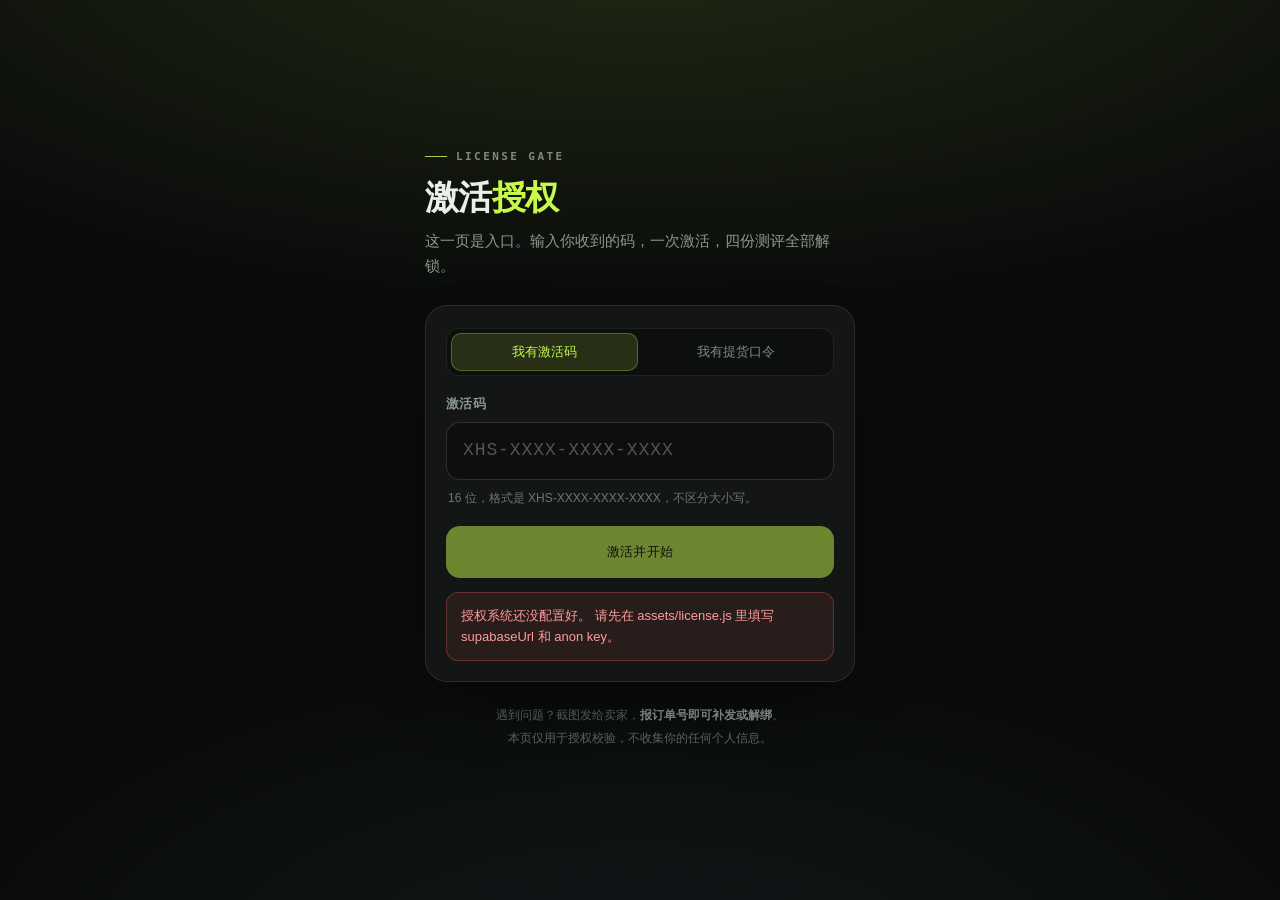
==== gate.html @ 4f06d7a7 "Add files via upload" ====
<!DOCTYPE html>
<html lang="zh-CN">
<head>
<meta charset="UTF-8">
<meta name="viewport" content="width=device-width, initial-scale=1, viewport-fit=cover">
<meta name="theme-color" content="#0a0c0b">
<meta name="robots" content="noindex, nofollow">
<title>授权激活 · 测评实验室</title>
<link rel="stylesheet" href="assets/style.css">
<script src="assets/license.js"></script>
<style>
  * { box-sizing: border-box; }

  body {
    --page-bg: #0a0c0b;
    margin: 0;
    min-height: 100vh;
    min-height: 100dvh;
    display: flex;
    flex-direction: column;
    align-items: center;
    justify-content: center;
    padding: 28px 20px calc(28px + env(safe-area-inset-bottom));
    background:
      radial-gradient(120% 70% at 50% -10%, rgba(198,249,74,.13), transparent 62%),
      radial-gradient(90% 60% at 50% 110%, rgba(120,200,255,.06), transparent 60%),
      #0a0c0b;
    font-family: -apple-system, BlinkMacSystemFont, "Segoe UI", "PingFang SC",
      "Hiragino Sans GB", "Microsoft YaHei", sans-serif;
    color: #eaf0e9;
    -webkit-font-smoothing: antialiased;
    overscroll-behavior-y: none;
  }

  .g-wrap { width: 100%; max-width: 430px; }

  /* ---------- 头部 ---------- */
  .g-eyebrow {
    display: flex; align-items: center; gap: 9px;
    font: 600 11px/1 ui-monospace, SFMono-Regular, Menlo, monospace;
    letter-spacing: .22em; color: #7d8a80; text-transform: uppercase;
    margin-bottom: 16px;
  }
  .g-eyebrow::before {
    content: ""; width: 22px; height: 1px; background: #c6f94a; opacity: .8;
  }

  .g-title {
    margin: 0 0 12px;
    font-size: 34px; line-height: 1.15; font-weight: 800;
    letter-spacing: -.02em;
  }
  .g-title em { font-style: normal; color: #c6f94a; }

  .g-sub {
    margin: 0 0 26px;
    font-size: 14.5px; line-height: 1.75; color: #8b978e;
  }

  /* ---------- 卡片 ---------- */
  .g-card {
    background: rgba(255,255,255,.045);
    border: 1px solid rgba(255,255,255,.1);
    border-radius: 22px;
    padding: 22px 20px 20px;
    box-shadow: 0 30px 70px -34px rgba(0,0,0,.9);
    backdrop-filter: blur(10px);
  }

  /* ---------- 切换 ---------- */
  .g-tabs {
    display: grid; grid-template-columns: 1fr 1fr; gap: 4px;
    padding: 4px; margin-bottom: 20px;
    background: rgba(0,0,0,.28);
    border: 1px solid rgba(255,255,255,.07);
    border-radius: 13px;
  }
  .g-tab {
    appearance: none; border: 0; cursor: pointer;
    padding: 10px 6px; border-radius: 10px;
    background: transparent; color: #7d8a80;
    font: 600 13px/1 inherit; font-family: inherit;
    transition: .18s;
  }
  .g-tab[aria-selected="true"] {
    background: rgba(198,249,74,.14);
    color: #c6f94a;
    box-shadow: inset 0 0 0 1px rgba(198,249,74,.28);
  }

  /* ---------- 输入 ---------- */
  .g-label {
    display: block; margin-bottom: 9px;
    font-size: 12.5px; font-weight: 600; color: #8b978e;
    letter-spacing: .02em;
  }

  .g-input {
    width: 100%; appearance: none;
    padding: 16px 16px;
    background: rgba(0,0,0,.36);
    border: 1.5px solid rgba(255,255,255,.13);
    border-radius: 14px;
    color: #eaf0e9;
    font: 600 18px/1.3 ui-monospace, SFMono-Regular, Menlo, "Courier New", monospace;
    letter-spacing: .07em;
    text-transform: uppercase;
    outline: none;
    transition: border-color .18s, box-shadow .18s;
  }
  .g-input::placeholder {
    color: #4d5852; letter-spacing: .05em; font-weight: 500;
  }
  .g-input:focus {
    border-color: rgba(198,249,74,.55);
    box-shadow: 0 0 0 4px rgba(198,249,74,.1);
  }
  .g-input.is-error {
    border-color: rgba(255,106,106,.6);
    box-shadow: 0 0 0 4px rgba(255,106,106,.09);
  }

  .g-hint {
    margin: 9px 2px 0;
    font-size: 12px; line-height: 1.6; color: #6b7770;
  }

  /* ---------- 按钮 ---------- */
  .g-btn {
    width: 100%; appearance: none; border: 0; cursor: pointer;
    margin-top: 18px;
    padding: 17px 18px; border-radius: 14px;
    background: #c6f94a; color: #0a0c0b;
    font: 700 15.5px/1 inherit; font-family: inherit;
    letter-spacing: .01em;
    transition: transform .14s, opacity .18s, filter .18s;
  }
  .g-btn:hover { filter: brightness(1.06); }
  .g-btn:active { transform: scale(.985); }
  .g-btn:disabled { opacity: .5; cursor: default; transform: none; filter: none; }

  /* ---------- 状态 ---------- */
  .g-msg {
    display: none;
    margin-top: 14px; padding: 12px 14px;
    border-radius: 12px;
    font-size: 13px; line-height: 1.65;
    border: 1px solid transparent;
  }
  .g-msg.show { display: block; }
  .g-msg.err {
    background: rgba(255,106,106,.09);
    border-color: rgba(255,106,106,.28);
    color: #ff9b9b;
  }
  .g-msg.ok {
    background: rgba(198,249,74,.09);
    border-color: rgba(198,249,74,.3);
    color: #c6f94a;
  }
  .g-msg.warn {
    background: rgba(255,190,80,.09);
    border-color: rgba(255,190,80,.28);
    color: #ffcf7a;
  }

  /* ---------- 成功面板 ---------- */
  .g-done { display: none; text-align: center; }
  .g-done.show { display: block; }
  .g-done-ico {
    width: 54px; height: 54px; margin: 0 auto 16px;
    display: grid; place-items: center;
    border-radius: 50%;
    background: rgba(198,249,74,.13);
    border: 1px solid rgba(198,249,74,.35);
    color: #c6f94a;
  }
  .g-done-ico svg { width: 26px; height: 26px; }
  .g-done h2 {
    margin: 0 0 8px; font-size: 21px; font-weight: 800; letter-spacing: -.01em;
  }
  .g-done p { margin: 0 0 18px; font-size: 13.5px; line-height: 1.7; color: #8b978e; }

  .g-codebox {
    display: flex; align-items: center; justify-content: center; gap: 10px;
    padding: 14px 16px; margin-bottom: 6px;
    background: rgba(0,0,0,.4);
    border: 1px dashed rgba(198,249,74,.35);
    border-radius: 13px;
    font: 700 16px/1.3 ui-monospace, SFMono-Regular, Menlo, monospace;
    letter-spacing: .06em; color: #eaf0e9;
    word-break: break-all;
  }
  .g-copy {
    flex: 0 0 auto; appearance: none; border: 0; cursor: pointer;
    background: rgba(198,249,74,.14); color: #c6f94a;
    padding: 7px 11px; border-radius: 8px;
    font: 600 11.5px/1 inherit; font-family: inherit;
  }
  .g-copy:active { opacity: .7; }

  .g-tip {
    margin: 12px 0 0; font-size: 12px; line-height: 1.65; color: #6b7770;
  }

  /* ---------- 页脚 ---------- */
  .g-foot {
    margin-top: 22px; text-align: center;
    font-size: 12px; line-height: 1.9; color: #5d6862;
  }
  .g-foot b { color: #8b978e; font-weight: 600; }

  /* ---------- 已激活条 ---------- */
  .g-active {
    display: none;
    margin-bottom: 16px; padding: 12px 15px;
    border-radius: 13px;
    background: rgba(198,249,74,.08);
    border: 1px solid rgba(198,249,74,.22);
    font-size: 13px; line-height: 1.6; color: #b9d98c;
  }
  .g-active.show { display: block; }
  .g-active b { color: #c6f94a; }

  .g-link {
    color: #c6f94a; text-decoration: none;
    border-bottom: 1px solid rgba(198,249,74,.35);
  }

  @media (max-width: 380px) {
    .g-title { font-size: 29px; }
    .g-input { font-size: 16px; padding: 15px 13px; }
    .g-codebox { font-size: 14px; }
  }
</style>
</head>
<body data-theme="archive">

<div class="g-wrap">

  <div class="g-eyebrow">LICENSE GATE</div>
  <h1 class="g-title">激活<em>授权</em></h1>
  <p class="g-sub">这一页是入口。输入你收到的码，一次激活，四份测评全部解锁。</p>

  <div class="g-active" id="activeBar">
    当前设备已激活 · 套餐 <b id="activePlan">标准版</b>
  </div>

  <!-- ============ 表单区 ============ -->
  <div class="g-card" id="formCard">

    <div class="g-tabs" role="tablist">
      <button class="g-tab" role="tab" id="tabCode" aria-selected="true">我有激活码</button>
      <button class="g-tab" role="tab" id="tabBatch" aria-selected="false">我有提货口令</button>
    </div>

    <label class="g-label" id="inputLabel" for="codeInput">激活码</label>
    <input class="g-input" id="codeInput" type="text" inputmode="text"
           autocomplete="off" autocapitalize="characters" spellcheck="false"
           placeholder="XHS-XXXX-XXXX-XXXX" maxlength="19">
    <div class="g-hint" id="inputHint">16 位，格式是 XHS-XXXX-XXXX-XXXX，不区分大小写。</div>

    <button class="g-btn" id="submitBtn">激活并开始</button>

    <div class="g-msg" id="msg"></div>
  </div>

  <!-- ============ 成功区 ============ -->
  <div class="g-card g-done" id="doneCard">
    <div class="g-done-ico">
      <svg viewBox="0 0 24 24" fill="none" stroke="currentColor" stroke-width="2.6"
           stroke-linecap="round" stroke-linejoin="round"><path d="M20 6L9 17l-5-5"/></svg>
    </div>
    <h2 id="doneTitle">激活成功</h2>
    <p id="doneSub">这台设备已经记住了，下次直接打开就行，不用再输。</p>

    <div class="g-codebox">
      <span id="doneCode">XHS-0000-0000-0000</span>
      <button class="g-copy" id="copyBtn">复制</button>
    </div>
    <p class="g-tip" id="doneTip">建议把这个码截图存下来。换手机或换浏览器时还要用。</p>

    <button class="g-btn" id="goBtn">进入测评</button>
  </div>

  <div class="g-foot">
    遇到问题？截图发给卖家，<b>报订单号即可补发或解绑</b>。<br>
    本页仅用于授权校验，不收集你的任何个人信息。
  </div>
</div>

<script>
(function () {
  "use strict";

  var L = window.LICENSE;

  var qs = new URLSearchParams(location.search);
  var back = qs.get("back") || "";
  var why  = qs.get("why")  || "";

  // back 必须是站内绝对路径，防止被拿去做跳转钓鱼
  if (back.charAt(0) !== "/" || back.indexOf("//") === 0 || back.indexOf("://") > -1) {
    back = location.pathname.replace(/[^/]*$/, "") + "index.html";
  }
  if (location.pathname + location.search === back) {
    back = location.pathname.replace(/[^/]*$/, "") + "index.html";
  }

  var $ = function (id) { return document.getElementById(id); };
  var el = {
    tabCode: $("tabCode"), tabBatch: $("tabBatch"),
    label: $("inputLabel"), hint: $("inputHint"), input: $("codeInput"),
    btn: $("submitBtn"), msg: $("msg"),
    formCard: $("formCard"), doneCard: $("doneCard"),
    doneTitle: $("doneTitle"), doneSub: $("doneSub"), doneCode: $("doneCode"),
    doneTip: $("doneTip"), copyBtn: $("copyBtn"), goBtn: $("goBtn"),
    activeBar: $("activeBar"), activePlan: $("activePlan")
  };

  var mode = "code";   // code | batch
  var busy = false;

  /* ---------- 文案 ---------- */
  var ERR = {
    not_found:      "这个码不存在。检查一下有没有输错，或者找卖家核对订单。",
    app_mismatch:   "这个码不是这个网站的。每个网站的码是分开的，请用你买的那份。",
    batch_app_mismatch: "这个提货口令不是这个网站的。请用卖家发给你的那个网址打开。",
    disabled:       "这个码已经被停用了。如果是误封，请联系卖家恢复。",
    expired:        "这个码已过期。可以找卖家续期。",
    device_limit:   "这个码绑定的设备数已经满了。联系卖家解绑一台就能继续用。",
    not_bound:      "这台设备还没有绑定过这个码，请在原来的设备上使用，或联系卖家解绑。",
    batch_not_found:"提货口令不对。口令在卖家发给你的那条消息里，注意大小写。",
    batch_closed:   "这个提货口令已暂停使用，请联系卖家。",
    batch_empty:    "这一批已经领完了。请联系卖家补一批新的口令。",
    too_many:       "尝试次数太多，请等 1 分钟再试。",
    bad_device:     "浏览器环境异常，换个浏览器或关掉无痕模式再试。",
    bad_batch:      "请先填提货口令。",
    gen_failed:     "服务器忙，请稍后重试。",
    network:        "网络不通，检查一下网络再试一次。",
    unconfigured:   "授权系统还没配置好。"
  };

  var WHY = {
    need:    { t: "先激活，再开始", k: "warn" },
    expired: { t: "授权已过期", k: "warn" },
    disabled:{ t: "授权已停用", k: "err"  },
    device_limit: { t: "设备数已满", k: "err" }
  };

  /* ---------- 显示消息 ---------- */
  function say(text, kind) {
    if (!text) {
      el.msg.className = "g-msg";
      el.msg.textContent = "";
      return;
    }
    el.msg.className = "g-msg show " + (kind || "err");
    el.msg.textContent = text;
  }

  function fail(reason) {
    var text = ERR[reason] || "激活失败，请重试或联系卖家。";
    say(text, "err");
    el.input.classList.add("is-error");
    el.btn.disabled = false;
    busy = false;
    if (reason === "device_limit" || reason === "not_bound") {
      el.doneTip.textContent = "需要解绑？把订单号发给卖家，30 秒处理好。";
    }
  }

  /* ---------- Tab 切换 ---------- */
  function setMode(m) {
    mode = m;
    var isCode = m === "code";
    el.tabCode.setAttribute("aria-selected", isCode ? "true" : "false");
    el.tabBatch.setAttribute("aria-selected", isCode ? "false" : "true");
    el.label.textContent = isCode ? "激活码" : "提货口令";
    el.hint.textContent = isCode
      ? "16 位，格式是 XHS-XXXX-XXXX-XXXX，不区分大小写。"
      : "口令是卖家发给你的那一串字母数字，输入后当场领一个专属码。";
    el.input.value = "";
    el.input.classList.remove("is-error");
    el.input.placeholder = isCode ? "XHS-XXXX-XXXX-XXXX" : "XHS-XXXX";
    el.input.maxLength = isCode ? 19 : 24;
    el.btn.textContent = isCode ? "激活并开始" : "领取我的激活码";
    say("");
    el.input.focus();
  }

  el.tabCode.addEventListener("click", function () { setMode("code"); });
  el.tabBatch.addEventListener("click", function () { setMode("batch"); });

  /* ---------- 输入自动格式化 ---------- */
  el.input.addEventListener("input", function () {
    el.input.classList.remove("is-error");
    if (mode !== "code") return;

    var raw = el.input.value;
    var caretEnd = el.input.selectionStart === el.input.value.length;
    var f = L.formatCode ? L.formatCode(raw) : raw.toUpperCase();
    el.input.value = f;
    if (caretEnd) {
      try { el.input.setSelectionRange(f.length, f.length); } catch (e) {}
    }
  });

  el.input.addEventListener("keydown", function (e) {
    if (e.key === "Enter") { e.preventDefault(); submit(); }
  });

  /* ---------- 提交 ---------- */
  function submit() {
    if (busy) return;

    if (!L || !L.enabled) {
      say(ERR.unconfigured, "err");
      return;
    }

    var val = (el.input.value || "").trim();
    if (!val) {
      say(mode === "code" ? "先把激活码填上。" : "先把提货口令填上。", "err");
      el.input.focus();
      return;
    }

    busy = true;
    el.btn.disabled = true;
    el.btn.textContent = "正在校验…";
    say("");

    var p = mode === "code"
      ? L.rpc("license_redeem", { p_code: val, p_device: L.device, p_app: L.app, p_ua: navigator.userAgent })
      : L.rpc("license_claim",  { p_batch: val, p_device: L.device, p_app: L.app, p_ua: navigator.userAgent });

    p.then(function (r) {
      el.btn.textContent = mode === "code" ? "激活并开始" : "领取我的激活码";

      if (!r || !r.ok) { fail((r && r.reason) || "network"); return; }

      var token = { code: r.code, device: L.device, plan: r.plan || "basic", ts: Date.now() };
      L.saveToken(token);
      L.code = r.code;
      L.plan = token.plan;

      done(r);
    }).catch(function (e) {
      el.btn.textContent = mode === "code" ? "激活并开始" : "领取我的激活码";
      if (String(e && e.message || "").indexOf("HTTP") === 0) {
        fail("network");
      } else {
        fail("network");
      }
    });
  }

  el.btn.addEventListener("click", submit);

  /* ---------- 成功 ---------- */
  function done(r) {
    busy = false;
    el.btn.disabled = false;
    el.formCard.style.display = "none";
    el.doneCard.classList.add("show");

    el.doneCode.textContent = r.code;
    el.doneTitle.textContent = r.again ? "欢迎回来" : (mode === "batch" ? "领取成功" : "激活成功");
    el.doneSub.textContent = r.again
      ? "这台设备之前就激活过，直接进去就行。"
      : "这台设备已经记住了，下次直接打开就行，不用再输。";

    var expText = "长期有效。";
    if (r.expires_at) {
      var d = new Date(r.expires_at);
      expText = "有效期到 " + d.getFullYear() + "-" +
                ("0" + (d.getMonth() + 1)).slice(-2) + "-" +
                ("0" + d.getDate()).slice(-2) + "。";
    }
    if (r.max_runs) {
      el.doneTip.textContent = expText + "每个测评各能测 " + r.max_runs +
        " 次。建议截图存下来，换设备时还要用。";
    } else {
      el.doneTip.textContent = expText + "建议把码截图存下来，换设备时还要用。";
    }

    var n = 3;
    el.goBtn.textContent = "进入测评（" + n + "）";
    var timer = setInterval(function () {
      n--;
      if (n <= 0) {
        clearInterval(timer);
        location.replace(back);
      } else {
        el.goBtn.textContent = "进入测评（" + n + "）";
      }
    }, 1000);
  }

  el.goBtn.addEventListener("click", function () { location.replace(back); });

  /* ---------- 复制 ---------- */
  el.copyBtn.addEventListener("click", function () {
    var text = el.doneCode.textContent;
    function ok() {
      el.copyBtn.textContent = "已复制";
      setTimeout(function () { el.copyBtn.textContent = "复制"; }, 1600);
    }
    if (navigator.clipboard && navigator.clipboard.writeText) {
      navigator.clipboard.writeText(text).then(ok).catch(fallback);
    } else {
      fallback();
    }
    function fallback() {
      try {
        var ta = document.createElement("textarea");
        ta.value = text;
        ta.style.cssText = "position:fixed;opacity:0";
        document.body.appendChild(ta);
        ta.select();
        document.execCommand("copy");
        document.body.removeChild(ta);
        ok();
      } catch (e) {}
    }
  });

  /* ---------- 初始化 ---------- */
  (function init() {
    if (!L || !L.enabled) {
      say(ERR.unconfigured + " 请先在 assets/license.js 里填写 supabaseUrl 和 anon key。", "err");
      el.btn.disabled = true;
      return;
    }

    var t = L.loadToken();
    if (t && t.code) {
      el.activeBar.classList.add("show");
      el.activePlan.textContent = t.plan === "pro" ? "高级版" : (t.plan === "vip" ? "全解锁" : "标准版");
    }

    if (why && WHY[why]) {
      var extra = ERR[why];
      say(extra ? WHY[why].t + " · " + extra : WHY[why].t, WHY[why].k);
    }

    el.input.focus();
  })();
})();
</script>

</body>
</html>
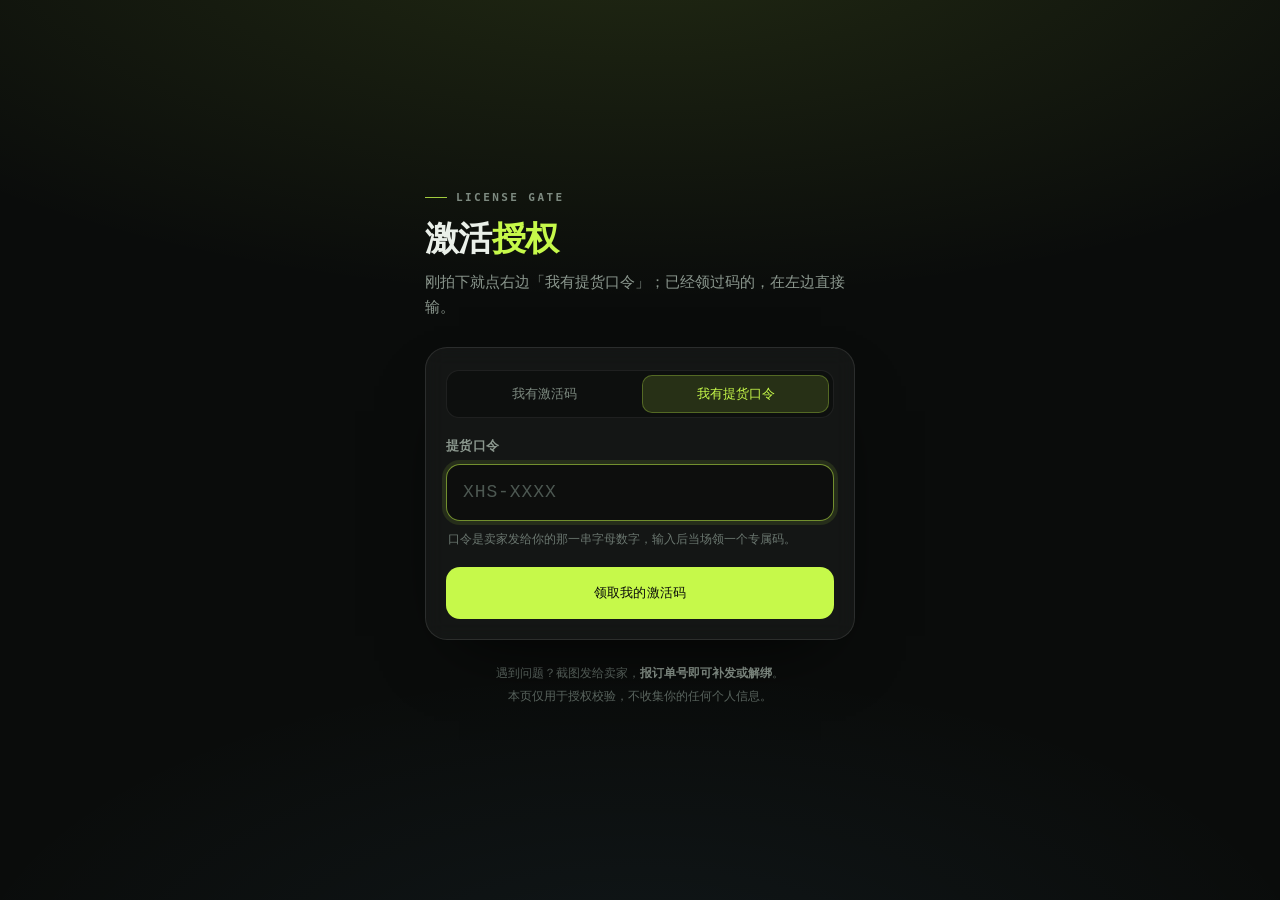
==== commit 6c095735: "fix(gate): 新买家默认停在「提货口令」，避免把口令输进激活码框" ====
--- a/gate.html
+++ b/gate.html
@@ -240,7 +240,7 @@
 
   <div class="g-eyebrow">LICENSE GATE</div>
   <h1 class="g-title">激活<em>授权</em></h1>
-  <p class="g-sub">这一页是入口。输入你收到的码，一次激活，四份测评全部解锁。</p>
+  <p class="g-sub">刚拍下就点右边「我有提货口令」；已经领过码的，在左边直接输。</p>
 
   <div class="g-active" id="activeBar">
     当前设备已激活 · 套餐 <b id="activePlan">标准版</b>
@@ -540,6 +540,10 @@
       el.activePlan.textContent = t.plan === "pro" ? "高级版" : (t.plan === "vip" ? "全解锁" : "标准版");
     }
 
+    // 新买家进来默认停在「提货口令」——他们手上只有口令，没有码。
+    // 已经有码的人会自己点左边那个 tab。
+    if (!t || !t.code) setMode("batch");
+
     if (why && WHY[why]) {
       var extra = ERR[why];
       say(extra ? WHY[why].t + " · " + extra : WHY[why].t, WHY[why].k);
--- a/assets/style.css
+++ b/assets/style.css
@@ -0,0 +1,748 @@
+/* ============================================================
+   测评实验室 · 共用样式
+   设计令牌 + 主题 + 通用组件（答题壳 / 选项 / 结果 / 海报弹层）
+   ============================================================ */
+
+*, *::before, *::after { box-sizing: border-box; }
+
+html { -webkit-text-size-adjust: 100%; }
+
+body {
+  margin: 0;
+  font-family: -apple-system, BlinkMacSystemFont, "Segoe UI", "PingFang SC",
+    "Hiragino Sans GB", "Microsoft YaHei", "Helvetica Neue", sans-serif;
+  background: var(--page-bg);
+  color: var(--fg);
+  -webkit-font-smoothing: antialiased;
+  text-rendering: optimizeLegibility;
+  overscroll-behavior-y: none;
+}
+
+/* ---------- 主题 ---------- */
+
+body {
+  --page-bg: #0c0f0d;
+  --bg: #0c0f0d;
+  --fg: #eef3ee;
+  --muted: #7f8c85;
+  --line: rgba(255, 255, 255, 0.11);
+  --card: rgba(255, 255, 255, 0.045);
+  --card-solid: #141a16;
+  --accent: #c6f94a;
+  --accent-ink: #0b100c;
+  --accent-soft: rgba(198, 249, 74, 0.14);
+  --radius: 20px;
+  --shadow: 0 24px 60px -24px rgba(0, 0, 0, 0.8);
+}
+
+/* 档案 / 医疗风 */
+body[data-theme="archive"] {
+  --page-bg: #0a0c0b;
+  --bg: #0a0c0b;
+  --fg: #eaf0e9;
+  --muted: #78857c;
+  --line: rgba(255, 255, 255, 0.1);
+  --card: rgba(255, 255, 255, 0.04);
+  --card-solid: #11150f;
+  --accent: #c6f94a;
+  --accent-ink: #0a0c0b;
+  --accent-soft: rgba(198, 249, 74, 0.13);
+}
+
+/* 博物 / 自然风 */
+body[data-theme="nature"] {
+  --page-bg: #f4efe4;
+  --bg: #f7f3ea;
+  --fg: #26251f;
+  --muted: #8a8578;
+  --line: rgba(38, 37, 31, 0.14);
+  --card: rgba(255, 255, 255, 0.66);
+  --card-solid: #fffdf7;
+  --accent: #2f5d43;
+  --accent-ink: #fdfaf2;
+  --accent-soft: rgba(47, 93, 67, 0.1);
+  --shadow: 0 24px 60px -30px rgba(60, 50, 30, 0.35);
+}
+
+/* 电量 / 科技风 */
+body[data-theme="volt"] {
+  --page-bg: #070b14;
+  --bg: #070b14;
+  --fg: #e8f2ff;
+  --muted: #6f8098;
+  --line: rgba(150, 200, 255, 0.14);
+  --card: rgba(120, 180, 255, 0.055);
+  --card-solid: #0d1421;
+  --accent: #43e7d1;
+  --accent-ink: #04100f;
+  --accent-soft: rgba(67, 231, 209, 0.12);
+}
+
+/* 关系 / 温柔风 */
+body[data-theme="rose"] {
+  --page-bg: #fbf3f1;
+  --bg: #fdf6f4;
+  --fg: #33211f;
+  --muted: #9c827e;
+  --line: rgba(70, 40, 36, 0.13);
+  --card: rgba(255, 255, 255, 0.7);
+  --card-solid: #fffaf8;
+  --accent: #a33b52;
+  --accent-ink: #fff6f3;
+  --accent-soft: rgba(163, 59, 82, 0.09);
+  --shadow: 0 24px 60px -30px rgba(90, 40, 40, 0.28);
+}
+
+/* ---------- 布局壳 ---------- */
+
+.shell {
+  width: 100%;
+  max-width: 520px;
+  margin: 0 auto;
+  min-height: 100vh;
+  min-height: 100dvh;
+  display: flex;
+  flex-direction: column;
+  position: relative;
+  background: var(--bg);
+  overflow: hidden;
+}
+
+@media (min-width: 700px) {
+  body { padding: 28px 0; }
+  .shell {
+    min-height: auto;
+    border-radius: 32px;
+    box-shadow: var(--shadow);
+    border: 1px solid var(--line);
+    overflow: hidden;
+  }
+  body[data-theme="archive"] .shell,
+  body[data-theme="volt"] .shell { background: #0a0c0b; }
+}
+
+/* 顶部条 */
+.topbar {
+  display: flex;
+  align-items: center;
+  gap: 12px;
+  padding: 16px 20px 10px;
+  flex: none;
+  position: relative;
+  z-index: 5;
+}
+
+.back {
+  display: inline-flex;
+  align-items: center;
+  justify-content: center;
+  width: 34px;
+  height: 34px;
+  border-radius: 50%;
+  border: 1px solid var(--line);
+  background: transparent;
+  color: var(--fg);
+  cursor: pointer;
+  padding: 0;
+  flex: none;
+  transition: background 0.2s, opacity 0.2s;
+}
+.back:hover { background: var(--card); }
+.back:disabled { opacity: 0.25; cursor: default; }
+.back svg { width: 15px; height: 15px; }
+
+.brand {
+  font-size: 12px;
+  letter-spacing: 0.16em;
+  text-transform: uppercase;
+  color: var(--muted);
+  flex: 1;
+  white-space: nowrap;
+  overflow: hidden;
+  text-overflow: ellipsis;
+}
+
+.counter {
+  font-size: 12px;
+  color: var(--muted);
+  font-variant-numeric: tabular-nums;
+  letter-spacing: 0.06em;
+  flex: none;
+}
+
+/* 进度条 */
+.progress {
+  height: 2px;
+  background: var(--line);
+  flex: none;
+  margin: 0 20px;
+  border-radius: 2px;
+  overflow: hidden;
+}
+.progress > i {
+  display: block;
+  height: 100%;
+  width: 0;
+  background: var(--accent);
+  border-radius: 2px;
+  transition: width 0.45s cubic-bezier(0.22, 1, 0.36, 1);
+}
+
+/* 内容区 */
+.screen {
+  flex: 1;
+  padding: 26px 22px 34px;
+  display: flex;
+  flex-direction: column;
+}
+
+.screen.center { justify-content: center; }
+
+/* ---------- 封面 ---------- */
+
+.cover { display: flex; flex-direction: column; gap: 22px; }
+
+.eyebrow {
+  font-size: 11px;
+  letter-spacing: 0.22em;
+  text-transform: uppercase;
+  color: var(--accent);
+  font-weight: 600;
+}
+
+.cover h1 {
+  margin: 0;
+  font-size: clamp(30px, 8.6vw, 40px);
+  line-height: 1.18;
+  letter-spacing: -0.02em;
+  font-weight: 800;
+}
+
+.cover .lede {
+  margin: 0;
+  font-size: 15px;
+  line-height: 1.85;
+  color: var(--muted);
+  max-width: 30em;
+}
+
+.meta-row {
+  display: flex;
+  flex-wrap: wrap;
+  gap: 8px;
+}
+
+.chip {
+  font-size: 12px;
+  padding: 6px 12px;
+  border-radius: 999px;
+  border: 1px solid var(--line);
+  color: var(--muted);
+  white-space: nowrap;
+}
+
+.chip.solid {
+  background: var(--accent-soft);
+  border-color: transparent;
+  color: var(--accent);
+  font-weight: 600;
+}
+
+.cover-list {
+  margin: 0;
+  padding: 0;
+  list-style: none;
+  display: grid;
+  gap: 12px;
+  border-top: 1px solid var(--line);
+  padding-top: 20px;
+}
+.cover-list li {
+  display: flex;
+  gap: 10px;
+  font-size: 13.5px;
+  color: var(--muted);
+  line-height: 1.6;
+}
+.cover-list li b { color: var(--fg); font-weight: 600; }
+.cover-list li::before {
+  content: "";
+  width: 5px; height: 5px;
+  border-radius: 50%;
+  background: var(--accent);
+  margin-top: 8px;
+  flex: none;
+}
+
+/* ---------- 按钮 ---------- */
+
+.btn {
+  display: inline-flex;
+  align-items: center;
+  justify-content: center;
+  gap: 9px;
+  padding: 16px 22px;
+  border-radius: 16px;
+  border: 1px solid var(--line);
+  background: transparent;
+  color: var(--fg);
+  font-size: 15px;
+  font-weight: 600;
+  font-family: inherit;
+  cursor: pointer;
+  transition: transform 0.15s, background 0.2s, border-color 0.2s, opacity 0.2s;
+  -webkit-tap-highlight-color: transparent;
+  text-decoration: none;
+}
+.btn:active { transform: scale(0.98); }
+.btn.primary {
+  background: var(--accent);
+  color: var(--accent-ink);
+  border-color: transparent;
+  font-weight: 700;
+  box-shadow: 0 10px 30px -12px var(--accent);
+}
+.btn.primary:hover { filter: brightness(1.04); }
+.btn.ghost:hover { background: var(--card); }
+.btn.block { width: 100%; }
+.btn:disabled { opacity: 0.4; cursor: default; }
+
+.btn-row { display: flex; gap: 10px; }
+.btn-row > .btn { flex: 1; }
+
+/* ---------- 题目 ---------- */
+
+.q-wrap { display: flex; flex-direction: column; gap: 26px; flex: 1; }
+
+.q-no {
+  font-size: 12px;
+  letter-spacing: 0.18em;
+  color: var(--muted);
+  font-variant-numeric: tabular-nums;
+}
+
+.q-text {
+  margin: 0;
+  font-size: clamp(21px, 5.6vw, 25px);
+  line-height: 1.5;
+  font-weight: 700;
+  letter-spacing: -0.01em;
+  text-wrap: balance;
+}
+
+.opts { display: grid; gap: 10px; margin-top: auto; padding-top: 8px; }
+
+.opt {
+  position: relative;
+  display: flex;
+  align-items: center;
+  gap: 14px;
+  width: 100%;
+  padding: 17px 18px;
+  text-align: left;
+  font-family: inherit;
+  font-size: 14.5px;
+  line-height: 1.5;
+  color: var(--fg);
+  background: var(--card);
+  border: 1px solid var(--line);
+  border-radius: 15px;
+  cursor: pointer;
+  transition: background 0.2s, border-color 0.2s, transform 0.14s, color 0.2s;
+  -webkit-tap-highlight-color: transparent;
+}
+.opt:hover { border-color: var(--accent); }
+.opt:active { transform: scale(0.985); }
+
+.opt .key {
+  width: 24px;
+  height: 24px;
+  flex: none;
+  border-radius: 7px;
+  border: 1px solid var(--line);
+  display: grid;
+  place-items: center;
+  font-size: 11px;
+  font-weight: 700;
+  color: var(--muted);
+  transition: all 0.2s;
+}
+
+.opt.sel {
+  background: var(--accent);
+  border-color: var(--accent);
+  color: var(--accent-ink);
+}
+.opt.sel .key {
+  border-color: rgba(0, 0, 0, 0.2);
+  color: var(--accent-ink);
+  background: rgba(255, 255, 255, 0.22);
+}
+
+/* 进场动画 */
+@keyframes rise {
+  from { opacity: 0; transform: translateY(14px); }
+  to { opacity: 1; transform: none; }
+}
+.anim > * { animation: rise 0.5s cubic-bezier(0.22, 1, 0.36, 1) both; }
+.anim > *:nth-child(1) { animation-delay: 0.02s; }
+.anim > *:nth-child(2) { animation-delay: 0.08s; }
+.anim > *:nth-child(3) { animation-delay: 0.13s; }
+.anim > *:nth-child(4) { animation-delay: 0.18s; }
+.anim > *:nth-child(5) { animation-delay: 0.23s; }
+.anim > *:nth-child(6) { animation-delay: 0.28s; }
+
+/* ---------- 结果页 ---------- */
+
+.result { display: flex; flex-direction: column; gap: 24px; }
+
+.r-label {
+  font-size: 11px;
+  letter-spacing: 0.24em;
+  text-transform: uppercase;
+  color: var(--muted);
+}
+
+.r-name {
+  margin: 0;
+  font-size: clamp(38px, 11vw, 52px);
+  line-height: 1.06;
+  font-weight: 800;
+  letter-spacing: -0.03em;
+}
+
+.r-en {
+  font-size: 12px;
+  letter-spacing: 0.2em;
+  text-transform: uppercase;
+  color: var(--accent);
+  font-weight: 700;
+}
+
+.r-tagline {
+  margin: 0;
+  font-size: 17px;
+  line-height: 1.7;
+  font-weight: 600;
+  color: var(--fg);
+}
+
+.r-desc {
+  margin: 0;
+  font-size: 14.5px;
+  line-height: 1.9;
+  color: var(--muted);
+}
+
+.rarity {
+  display: flex;
+  align-items: center;
+  gap: 10px;
+  font-size: 12.5px;
+  color: var(--muted);
+  border: 1px dashed var(--line);
+  border-radius: 12px;
+  padding: 11px 14px;
+}
+.rarity b { color: var(--accent); font-size: 15px; font-variant-numeric: tabular-nums; }
+
+.divider { height: 1px; background: var(--line); border: 0; margin: 0; }
+
+/* 维度条 */
+.bars { display: grid; gap: 13px; }
+.bar-row { display: grid; gap: 7px; }
+.bar-top {
+  display: flex;
+  justify-content: space-between;
+  font-size: 12.5px;
+  color: var(--muted);
+}
+.bar-top b { color: var(--fg); font-variant-numeric: tabular-nums; font-weight: 600; }
+.bar-track {
+  height: 6px;
+  border-radius: 99px;
+  background: var(--line);
+  overflow: hidden;
+}
+.bar-fill {
+  height: 100%;
+  width: 0;
+  border-radius: 99px;
+  background: var(--accent);
+  transition: width 1s cubic-bezier(0.22, 1, 0.36, 1);
+}
+
+/* 卡片块 */
+.block-card {
+  border: 1px solid var(--line);
+  border-radius: 16px;
+  padding: 16px 18px;
+  background: var(--card);
+  display: grid;
+  gap: 10px;
+}
+.block-card h4 {
+  margin: 0;
+  font-size: 11px;
+  letter-spacing: 0.16em;
+  text-transform: uppercase;
+  color: var(--muted);
+  font-weight: 600;
+}
+.block-card p { margin: 0; font-size: 14px; line-height: 1.8; color: var(--fg); }
+
+.tags { display: flex; flex-wrap: wrap; gap: 7px; }
+.tag {
+  font-size: 12.5px;
+  padding: 6px 11px;
+  border-radius: 8px;
+  background: var(--accent-soft);
+  color: var(--accent);
+  font-weight: 600;
+}
+
+.pair { display: grid; gap: 12px; grid-template-columns: 1fr 1fr; }
+@media (max-width: 380px) { .pair { grid-template-columns: 1fr; } }
+
+.quote {
+  margin: 0;
+  padding: 18px 20px;
+  border-left: 2px solid var(--accent);
+  font-size: 15px;
+  line-height: 1.8;
+  color: var(--fg);
+  font-style: italic;
+}
+
+.footnote {
+  font-size: 11.5px;
+  line-height: 1.8;
+  color: var(--muted);
+  opacity: 0.8;
+}
+
+/* 结果页顶部装饰 */
+.result-head { position: relative; }
+.big-index {
+  position: absolute;
+  right: 0;
+  top: 2px;
+  font-size: 88px;
+  font-weight: 800;
+  line-height: 1;
+  color: var(--accent);
+  opacity: 0.09;
+  letter-spacing: -0.06em;
+  pointer-events: none;
+  user-select: none;
+}
+
+/* ---------- 朋友带参数进来 ---------- */
+
+.friend-banner {
+  border: 1px solid var(--accent);
+  background: var(--accent-soft);
+  border-radius: 14px;
+  padding: 14px 16px;
+  display: grid;
+  gap: 5px;
+}
+.friend-banner .fb-label {
+  font-size: 11.5px;
+  letter-spacing: 0.1em;
+  color: var(--muted);
+}
+.friend-banner .fb-label b { color: var(--fg); }
+.friend-banner .fb-type {
+  font-size: 20px;
+  font-weight: 800;
+  letter-spacing: -0.01em;
+}
+.friend-banner .fb-tip {
+  font-size: 12px;
+  color: var(--muted);
+  line-height: 1.6;
+}
+
+/* ---------- 匹配度卡 ---------- */
+
+.match-card {
+  border: 1px solid var(--line);
+  background: var(--card);
+  border-radius: 18px;
+  padding: 22px 20px 18px;
+  display: grid;
+  gap: 10px;
+  justify-items: center;
+  text-align: center;
+}
+.match-title {
+  font-size: 11px;
+  letter-spacing: 0.14em;
+  text-transform: uppercase;
+  color: var(--muted);
+}
+.match-score {
+  font-size: 56px;
+  font-weight: 800;
+  line-height: 1;
+  letter-spacing: -0.05em;
+  color: var(--accent);
+  font-variant-numeric: tabular-nums;
+}
+.match-score span { font-size: 22px; margin-left: 2px; }
+.match-band { font-size: 16px; font-weight: 700; }
+.match-desc {
+  font-size: 13.5px;
+  line-height: 1.85;
+  color: var(--muted);
+  text-align: left;
+}
+.match-vs {
+  display: flex;
+  align-items: center;
+  gap: 12px;
+  font-size: 13px;
+  color: var(--muted);
+  margin-top: 2px;
+}
+.match-vs i { font-style: normal; opacity: 0.5; }
+.match-vs span { color: var(--fg); font-weight: 600; }
+
+/* ---------- 文字按钮行 ---------- */
+
+.link-row {
+  display: flex;
+  justify-content: center;
+  gap: 22px;
+  margin-top: -6px;
+}
+.link-btn {
+  background: none;
+  border: 0;
+  padding: 6px 2px;
+  font-family: inherit;
+  font-size: 12.5px;
+  color: var(--muted);
+  cursor: pointer;
+  text-decoration: underline;
+  text-underline-offset: 4px;
+  text-decoration-color: var(--line);
+}
+.link-btn:hover { color: var(--fg); }
+
+/* ---------- 邀请弹层 ---------- */
+
+.sheet-box {
+  width: 100%;
+  max-width: 360px;
+  background: var(--card-solid);
+  border: 1px solid var(--line);
+  border-radius: 20px;
+  padding: 22px;
+  display: grid;
+  gap: 14px;
+  color: var(--fg);
+  box-shadow: 0 30px 70px -20px rgba(0, 0, 0, 0.6);
+}
+.sheet-box h3 { margin: 0; font-size: 17px; letter-spacing: -0.01em; }
+.sheet-box p {
+  margin: 0;
+  font-size: 12.5px;
+  line-height: 1.75;
+  color: var(--muted);
+}
+.sheet-box label {
+  display: block;
+  font-size: 11px;
+  letter-spacing: 0.1em;
+  color: var(--muted);
+  margin-bottom: 7px;
+}
+.sheet-box input {
+  width: 100%;
+  padding: 12px 14px;
+  border-radius: 11px;
+  border: 1px solid var(--line);
+  background: var(--bg);
+  color: var(--fg);
+  font-family: inherit;
+  font-size: 13px;
+  line-height: 1.4;
+}
+.sheet-box input:focus { outline: none; border-color: var(--accent); }
+.sheet-box input[readonly] {
+  color: var(--muted);
+  font-size: 11.5px;
+  cursor: pointer;
+}
+.sheet-box .poster-actions .btn { padding: 13px 14px; font-size: 13.5px; }
+.sheet-box .poster-actions .btn.ghost { color: var(--fg); border-color: var(--line); }
+.sheet-box .poster-actions .btn.ghost:hover { background: var(--card); }
+
+/* ---------- 海报弹层 ---------- */
+
+.poster-mask {
+  position: fixed;
+  inset: 0;
+  background: rgba(0, 0, 0, 0.72);
+  backdrop-filter: blur(6px);
+  -webkit-backdrop-filter: blur(6px);
+  display: none;
+  align-items: center;
+  justify-content: center;
+  padding: 20px;
+  z-index: 100;
+}
+.poster-mask.on { display: flex; animation: rise 0.3s ease both; }
+
+.poster-box {
+  width: 100%;
+  max-width: 340px;
+  display: grid;
+  gap: 14px;
+  justify-items: center;
+}
+.poster-box img {
+  width: 100%;
+  border-radius: 16px;
+  display: block;
+  box-shadow: 0 30px 70px -20px rgba(0, 0, 0, 0.8);
+}
+.poster-actions { display: flex; gap: 10px; width: 100%; }
+.poster-actions .btn { flex: 1; padding: 13px 16px; font-size: 14px; }
+.poster-actions .btn.ghost { color: #fff; border-color: rgba(255, 255, 255, 0.28); }
+.poster-actions .btn.ghost:hover { background: rgba(255, 255, 255, 0.1); }
+.poster-hint {
+  font-size: 11.5px;
+  color: rgba(255, 255, 255, 0.5);
+  text-align: center;
+  line-height: 1.7;
+}
+
+/* ---------- 提示 ---------- */
+
+.toast {
+  position: fixed;
+  left: 50%;
+  bottom: 42px;
+  transform: translate(-50%, 16px);
+  background: #111;
+  color: #fff;
+  font-size: 13px;
+  padding: 11px 18px;
+  border-radius: 999px;
+  opacity: 0;
+  pointer-events: none;
+  transition: all 0.28s;
+  z-index: 200;
+  white-space: nowrap;
+}
+.toast.on { opacity: 1; transform: translate(-50%, 0); }
+
+@media (prefers-reduced-motion: reduce) {
+  *, *::before, *::after {
+    animation-duration: 0.01ms !important;
+    transition-duration: 0.01ms !important;
+  }
+}
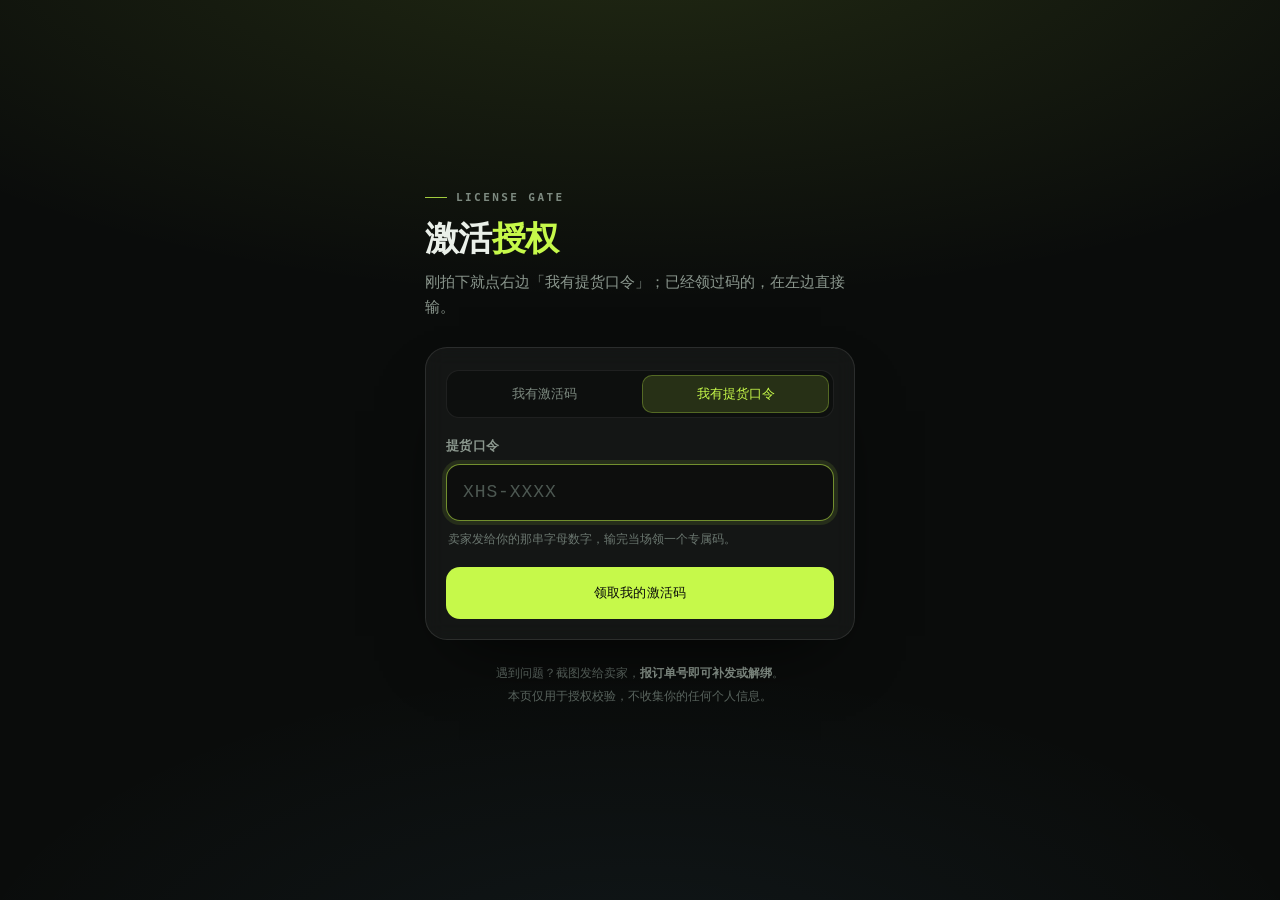
==== commit ad5d182a: "polish(gate): 提货口令提示文案缩短，避免断行难看" ====
--- a/gate.html
+++ b/gate.html
@@ -379,7 +379,7 @@
     el.label.textContent = isCode ? "激活码" : "提货口令";
     el.hint.textContent = isCode
       ? "16 位，格式是 XHS-XXXX-XXXX-XXXX，不区分大小写。"
-      : "口令是卖家发给你的那一串字母数字，输入后当场领一个专属码。";
+      : "卖家发给你的那串字母数字，输完当场领一个专属码。";
     el.input.value = "";
     el.input.classList.remove("is-error");
     el.input.placeholder = isCode ? "XHS-XXXX-XXXX-XXXX" : "XHS-XXXX";
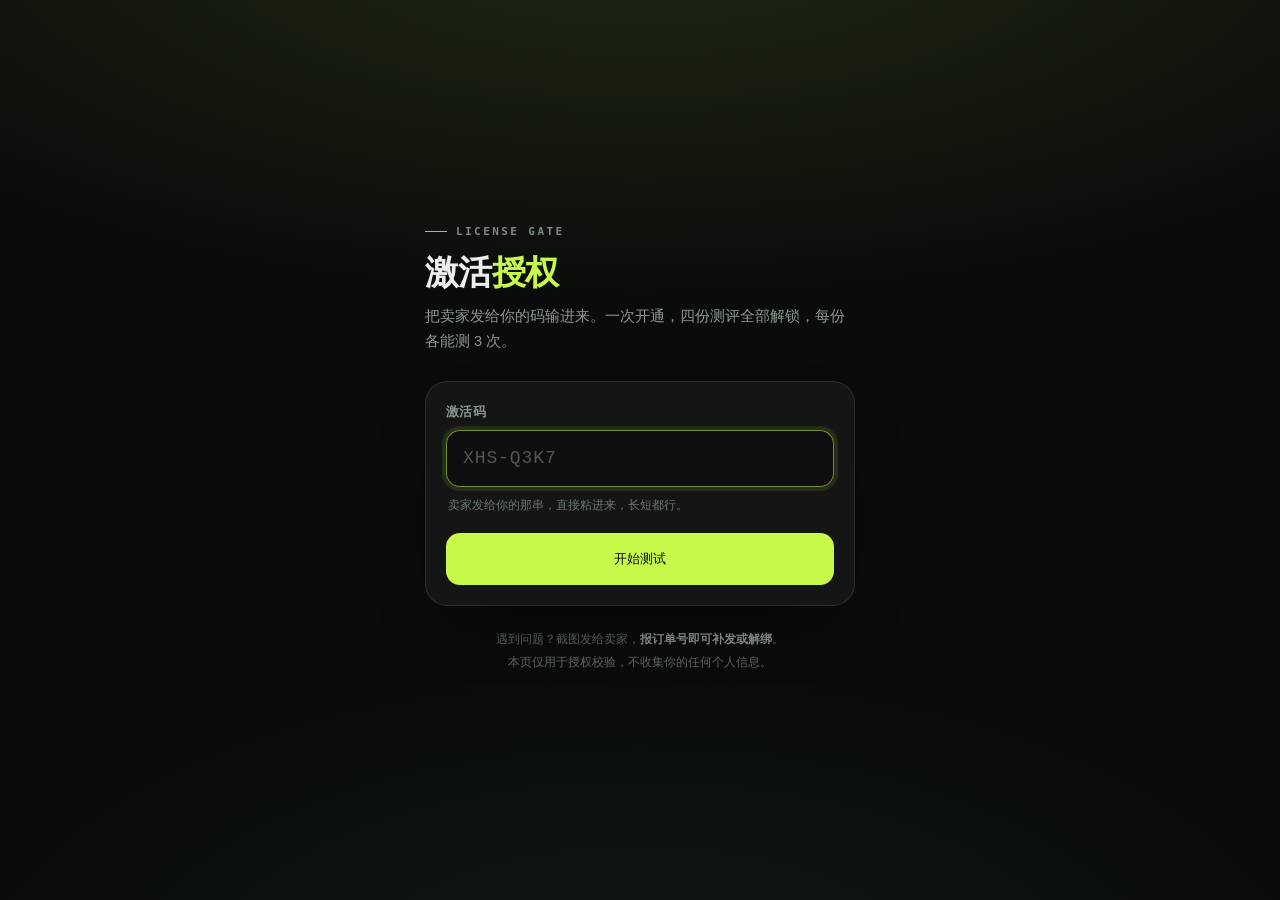
==== commit 31e82715: "feat(gate): 单输入框，自动识别长短码 买家只需粘一串码：8 位以内按提货口令领码，更长按激活码兑换， 长短认错时自动换另一种再试，只有成功才采用。去掉 tab 和自动插横线 （横线会把短口" ====
--- a/gate.html
+++ b/gate.html
@@ -240,7 +240,7 @@
 
   <div class="g-eyebrow">LICENSE GATE</div>
   <h1 class="g-title">激活<em>授权</em></h1>
-  <p class="g-sub">刚拍下就点右边「我有提货口令」；已经领过码的，在左边直接输。</p>
+  <p class="g-sub">把卖家发给你的码输进来。一次开通，四份测评全部解锁，每份各能测 3 次。</p>
 
   <div class="g-active" id="activeBar">
     当前设备已激活 · 套餐 <b id="activePlan">标准版</b>
@@ -249,18 +249,13 @@
   <!-- ============ 表单区 ============ -->
   <div class="g-card" id="formCard">
 
-    <div class="g-tabs" role="tablist">
-      <button class="g-tab" role="tab" id="tabCode" aria-selected="true">我有激活码</button>
-      <button class="g-tab" role="tab" id="tabBatch" aria-selected="false">我有提货口令</button>
-    </div>
-
     <label class="g-label" id="inputLabel" for="codeInput">激活码</label>
     <input class="g-input" id="codeInput" type="text" inputmode="text"
            autocomplete="off" autocapitalize="characters" spellcheck="false"
-           placeholder="XHS-XXXX-XXXX-XXXX" maxlength="19">
-    <div class="g-hint" id="inputHint">16 位，格式是 XHS-XXXX-XXXX-XXXX，不区分大小写。</div>
-
-    <button class="g-btn" id="submitBtn">激活并开始</button>
+           placeholder="XHS-Q3K7" maxlength="24">
+    <div class="g-hint" id="inputHint">卖家发给你的那串，直接粘进来，长短都行。</div>
+
+    <button class="g-btn" id="submitBtn">开始测试</button>
 
     <div class="g-msg" id="msg"></div>
   </div>
@@ -309,7 +304,6 @@
 
   var $ = function (id) { return document.getElementById(id); };
   var el = {
-    tabCode: $("tabCode"), tabBatch: $("tabBatch"),
     label: $("inputLabel"), hint: $("inputHint"), input: $("codeInput"),
     btn: $("submitBtn"), msg: $("msg"),
     formCard: $("formCard"), doneCard: $("doneCard"),
@@ -318,21 +312,21 @@
     activeBar: $("activeBar"), activePlan: $("activePlan")
   };
 
-  var mode = "code";   // code | batch
+  var mode = "code";   // 自动判断：code = 完整激活码 / batch = 提货口令。只影响文案
   var busy = false;
 
   /* ---------- 文案 ---------- */
   var ERR = {
     not_found:      "这个码不存在。检查一下有没有输错，或者找卖家核对订单。",
     app_mismatch:   "这个码不是这个网站的。每个网站的码是分开的，请用你买的那份。",
-    batch_app_mismatch: "这个提货口令不是这个网站的。请用卖家发给你的那个网址打开。",
+    batch_app_mismatch: "这个码不是这个网站的。请在卖家给你的那个网址上激活。",
     disabled:       "这个码已经被停用了。如果是误封，请联系卖家恢复。",
     expired:        "这个码已过期。可以找卖家续期。",
     device_limit:   "这个码绑定的设备数已经满了。联系卖家解绑一台就能继续用。",
     not_bound:      "这台设备还没有绑定过这个码，请在原来的设备上使用，或联系卖家解绑。",
-    batch_not_found:"提货口令不对。口令在卖家发给你的那条消息里，注意大小写。",
-    batch_closed:   "这个提货口令已暂停使用，请联系卖家。",
-    batch_empty:    "这一批已经领完了。请联系卖家补一批新的口令。",
+    batch_not_found:"这个码不对。检查一下有没有输错，或者找卖家核对订单。",
+    batch_closed:   "这个码已暂停使用，请联系卖家。",
+    batch_empty:    "这一批已经领完了。请联系卖家补一批新的。",
     too_many:       "尝试次数太多，请等 1 分钟再试。",
     bad_device:     "浏览器环境异常，换个浏览器或关掉无痕模式再试。",
     bad_batch:      "请先填提货口令。",
@@ -370,39 +364,20 @@
     }
   }
 
-  /* ---------- Tab 切换 ---------- */
-  function setMode(m) {
-    mode = m;
-    var isCode = m === "code";
-    el.tabCode.setAttribute("aria-selected", isCode ? "true" : "false");
-    el.tabBatch.setAttribute("aria-selected", isCode ? "false" : "true");
-    el.label.textContent = isCode ? "激活码" : "提货口令";
-    el.hint.textContent = isCode
-      ? "16 位，格式是 XHS-XXXX-XXXX-XXXX，不区分大小写。"
-      : "卖家发给你的那串字母数字，输完当场领一个专属码。";
-    el.input.value = "";
-    el.input.classList.remove("is-error");
-    el.input.placeholder = isCode ? "XHS-XXXX-XXXX-XXXX" : "XHS-XXXX";
-    el.input.maxLength = isCode ? 19 : 24;
-    el.btn.textContent = isCode ? "激活并开始" : "领取我的激活码";
-    say("");
-    el.input.focus();
-  }
-
-  el.tabCode.addEventListener("click", function () { setMode("code"); });
-  el.tabBatch.addEventListener("click", function () { setMode("batch"); });
-
-  /* ---------- 输入自动格式化 ---------- */
+  /* ---------- 输入处理 ----------
+     只转大写，不自动插横线：后端解析时会忽略横线，
+     插横线反而会把短口令切断（XHS-BSITE → XHS-BSIT-E） */
   el.input.addEventListener("input", function () {
     el.input.classList.remove("is-error");
-    if (mode !== "code") return;
 
     var raw = el.input.value;
     var caretEnd = el.input.selectionStart === el.input.value.length;
-    var f = L.formatCode ? L.formatCode(raw) : raw.toUpperCase();
-    el.input.value = f;
-    if (caretEnd) {
-      try { el.input.setSelectionRange(f.length, f.length); } catch (e) {}
+    var f = raw.toUpperCase();
+    if (f !== raw) {
+      el.input.value = f;
+      if (caretEnd) {
+        try { el.input.setSelectionRange(f.length, f.length); } catch (e) {}
+      }
     }
   });
 
@@ -410,7 +385,19 @@
     if (e.key === "Enter") { e.preventDefault(); submit(); }
   });
 
-  /* ---------- 提交 ---------- */
+  /* ---------- 提交 ----------
+     一个输入框，长短都能认：
+       短的那串（如 XHS-Q3K7）= 提货口令 → 当场换一个专属激活码
+       长的那串（XHS-XXXX-XXXX-XXXX）= 完整激活码 → 直接激活
+     认错了也不要紧：第一次没找到，会自动换另一种再试一次。 */
+  var BTN_TEXT = "开始测试";
+
+  function callRpc(asBatch, val) {
+    return asBatch
+      ? L.rpc("license_claim", { p_batch: val, p_device: L.device, p_app: L.app, p_ua: navigator.userAgent })
+      : L.rpc("license_redeem", { p_code: val, p_device: L.device, p_app: L.app, p_ua: navigator.userAgent });
+  }
+
   function submit() {
     if (busy) return;
 
@@ -421,7 +408,7 @@
 
     var val = (el.input.value || "").trim();
     if (!val) {
-      say(mode === "code" ? "先把激活码填上。" : "先把提货口令填上。", "err");
+      say("先把码填上。", "err");
       el.input.focus();
       return;
     }
@@ -431,12 +418,25 @@
     el.btn.textContent = "正在校验…";
     say("");
 
-    var p = mode === "code"
-      ? L.rpc("license_redeem", { p_code: val, p_device: L.device, p_app: L.app, p_ua: navigator.userAgent })
-      : L.rpc("license_claim",  { p_batch: val, p_device: L.device, p_app: L.app, p_ua: navigator.userAgent });
-
-    p.then(function (r) {
-      el.btn.textContent = mode === "code" ? "激活并开始" : "领取我的激活码";
+    // 去掉横线数长度：XHS-Q3K7 = 7 位，XHS-XXXX-XXXX-XXXX = 15 位
+    var norm = val.replace(/[^A-Za-z0-9]/g, "");
+    var asBatch = norm.length <= 8;
+    mode = asBatch ? "batch" : "code";
+
+    callRpc(asBatch, val).then(function (r) {
+      var miss = !r || r.reason === "not_found" || r.reason === "batch_not_found";
+      if (!miss) return r;
+
+      // 长短判断可能认错方向（比如你开的批次口令特别长），换另一种再试一次。
+      // 只有换过去成功了才算数，否则保留第一次那个更准的错误。
+      var other = !asBatch;
+      mode = other ? "batch" : "code";
+      return callRpc(other, val).then(function (r2) {
+        if (r2 && r2.ok) return r2;
+        return r;
+      });
+    }).then(function (r) {
+      el.btn.textContent = BTN_TEXT;
 
       if (!r || !r.ok) { fail((r && r.reason) || "network"); return; }
 
@@ -446,13 +446,9 @@
       L.plan = token.plan;
 
       done(r);
-    }).catch(function (e) {
-      el.btn.textContent = mode === "code" ? "激活并开始" : "领取我的激活码";
-      if (String(e && e.message || "").indexOf("HTTP") === 0) {
-        fail("network");
-      } else {
-        fail("network");
-      }
+    }).catch(function () {
+      el.btn.textContent = BTN_TEXT;
+      fail("network");
     });
   }
 
@@ -540,10 +536,6 @@
       el.activePlan.textContent = t.plan === "pro" ? "高级版" : (t.plan === "vip" ? "全解锁" : "标准版");
     }
 
-    // 新买家进来默认停在「提货口令」——他们手上只有口令，没有码。
-    // 已经有码的人会自己点左边那个 tab。
-    if (!t || !t.code) setMode("batch");
-
     if (why && WHY[why]) {
       var extra = ERR[why];
       say(extra ? WHY[why].t + " · " + extra : WHY[why].t, WHY[why].k);
